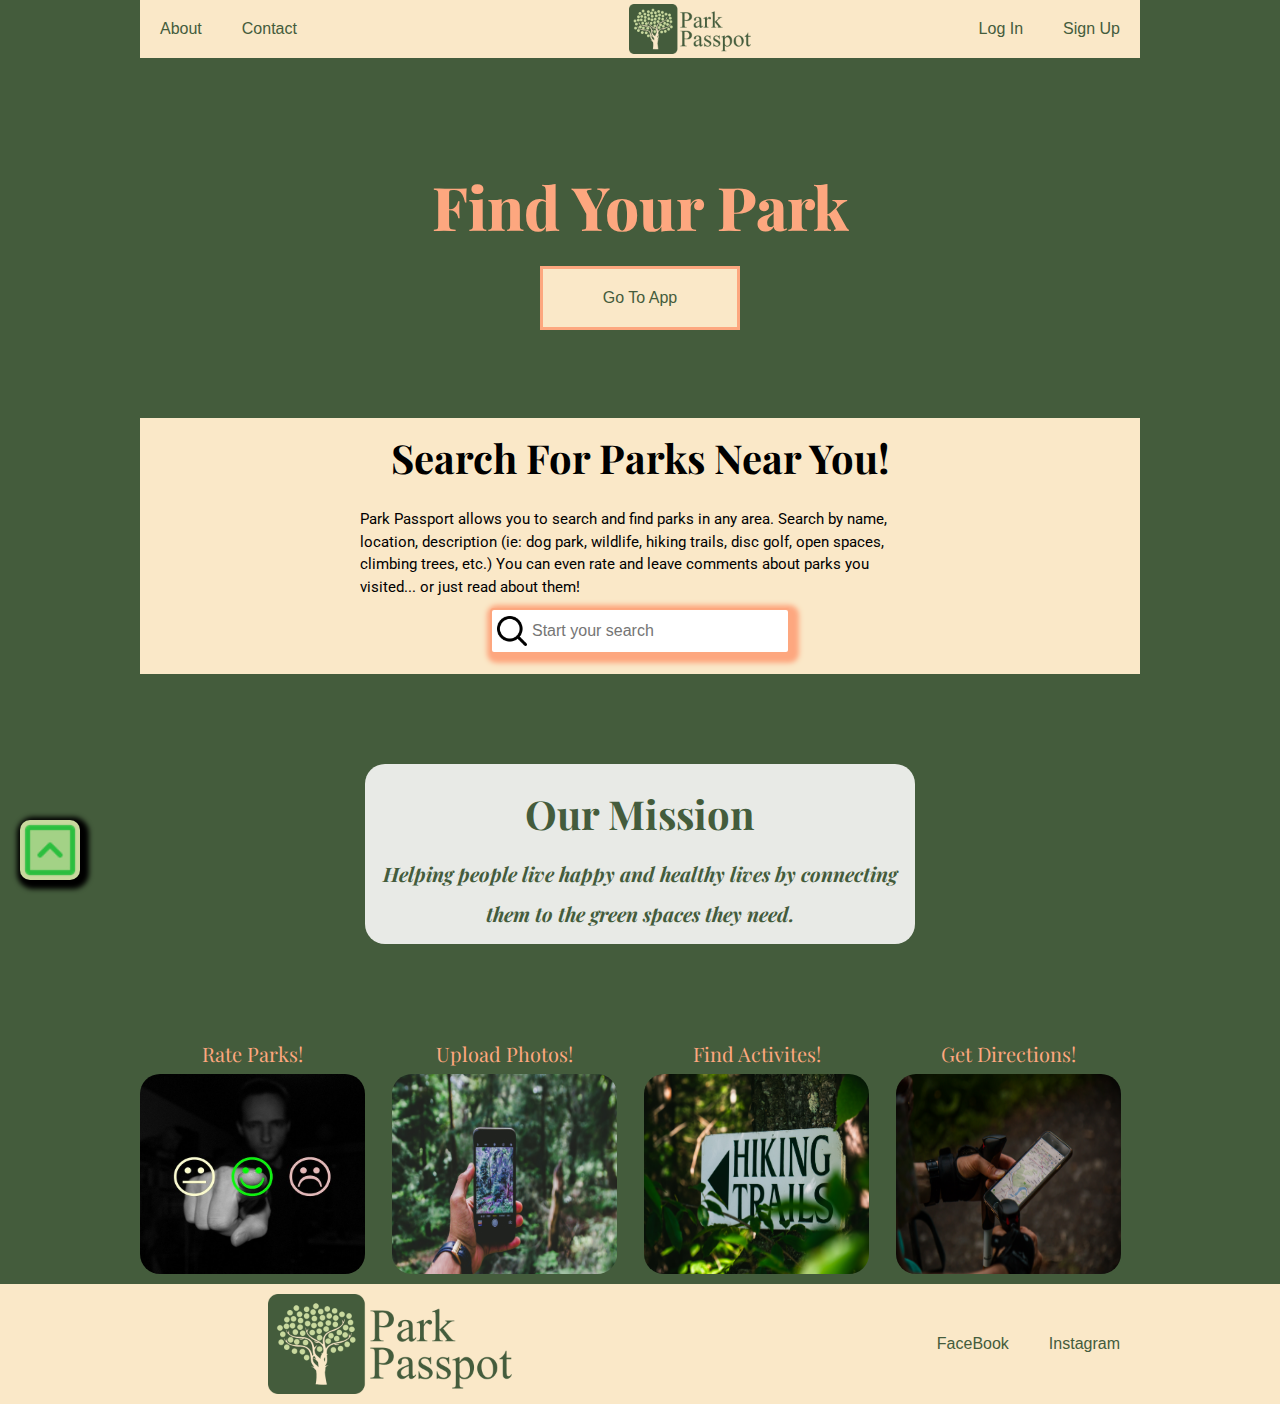
==== index.html @ 0efda9a7 "fixed gh img problem" ====
<!DOCTYPE html>
<html lang="en">
<head>
    <meta charset="UTF-8">
    <meta name="viewport" content="width=device-width, initial-scale=1.0">
    <meta http-equiv="X-UA-Compatible" content="ie=edge">

    <title>Park Passport</title>

    <link rel="stylesheet" href="css/index.css">
    <link href="https://fonts.googleapis.com/css?family=Roboto&display=swap" rel="stylesheet">
    <link href="https://fonts.googleapis.com/css?family=Playfair+Display&display=swap" rel="stylesheet">
    
</head>
<body>
    <!-- start container  -->
    <div class="container">
        <!-- start header container  -->
        <header id="top" class="header_container">
            <nav class="navigation">
                <div class="nav_left">
                    <a href="about.html" target="_blank"> 
                        <button>About</button>
                    </a>
                    <a href="#"> 
                        <button>Contact</button>
                    </a>
                </div>
                <div class="nav_center">
                    
                </div>
                <div class="nav_right">
                    <a href="#"> 
                        <button>Log In</button>
                    </a>
                    <a href="#"> 
                        <button id="sign_up">Sign Up</button>
                    </a>
                </div>
            </nav>
        </header>
        <!-- end header container  -->
        <!-- start body container  -->
        <section class="body_container">
            <!-- start hero area  -->
            <div class="hero">
                <div class="hero_content">
                    <h1>Find Your Park</h1>
                    <a href=""><button>Go To App</button></a>
                </div>
            </div>
            <!-- end hero area  -->
            <!-- start search parks  -->
            <div class="search">
                <h2>Search For Parks Near You!</h2>
                <p>Park Passport allows you to search and find parks in any area. Search by name, location, description (ie: dog park, wildlife, hiking trails, disc golf, open spaces, climbing trees, etc.) You can even rate and leave comments about parks you visited... or just read about them!</p>
                <form>
                        <input type="text" name="search" placeholder="Start your search">
                </form>
            </div>
            <!-- end search parks  -->
            <!-- start hero area  -->
            <div class="hero_two">
                <div class="hero_two_content">
                    <h2>Our Mission</h2>
                    <h4>Helping people live happy and healthy lives by connecting them to the green spaces they need.</h4>
                </div>
            </div>
            <!-- end hero area  -->
            <!-- start horizontal scroll  -->
            <div class="horizontal">
                <div class="horizontal_content">
                    <h4>Rate Parks!</h4>
                    <div class="img_container">
                        <img src="./img/rate.jpg" alt="">
                    </div>
                </div>
                <div class="horizontal_content">
                    <h4>Upload Photos!</h4>
                    <div class="img_container">
                            <img src="./img/pictures.jpg" alt="">
                    </div>
                </div>
                <div class="horizontal_content">
                    <h4>Find Activites!</h4>
                    <div class="img_container">
                            <img src="./img/activity.jpg" alt="">
                    </div>
                </div>
                <div class="horizontal_content">
                    <h4>Get Directions!</h4>
                    <div class="img_container">
                            <img src="./img/directions.jpg" alt="">
                    </div>
                </div>
                <div class="horizontal_content">
                    <h4>Find Events!</h4>
                    <div class="img_container">
                            <img src="./img/events.jpg" alt="">
                    </div>
                </div>
                <div class="horizontal_content">
                    <h4>Discover Attractions!</h4>
                    <div class="img_container">
                            <img src="./img/attractions.jpg" alt="">
                    </div>
                </div>        
            </div>
        </section>
        <!-- end body container  -->
        <!-- start footer container  -->
        <section class="footer_container">
            <footer class="footer">
                <div class="left_footer">
                    
                </div>
                <div class="right_footer">
                    <button>FaceBook</button>
                    <button>Instagram</button>
                </div>
            </footer>
        </section>
        <a href="#top">
            <div class="to_top">
            
            </div>
        </a>
    </div>
    <!-- end conatiner  -->
</body>
</html>
---- css/index.css ----
.hero_button {
  padding: 20px 60px;
  border: solid #fda77f 3px;
  box-shadow: 1px 1px 0px #445c3c, -6px 6px 0px #445c3c, 6px -6px 0px #445c3c, 6px 6px 0px #445c3c, -6px -6px 0px #445c3c, 6px 6px 0px #445c3c;
}
.hero_button:hover {
  box-shadow: 1px 1px 0px #fae8c8, -6px 6px 0px #fae8c8, 6px -6px 0px #fae8c8, 6px 6px 0px #fae8c8, -6px -6px 0px #fae8c8, 6px 6px 0px #fae8c8;
  padding: 30px 100px;
}
/* http://meyerweb.com/eric/tools/css/reset/ 
   v2.0 | 20110126
   License: none (public domain)
*/
html,
body,
div,
span,
applet,
object,
iframe,
h1,
h2,
h3,
h4,
h5,
h6,
p,
blockquote,
pre,
a,
abbr,
acronym,
address,
big,
cite,
code,
del,
dfn,
em,
img,
ins,
kbd,
q,
s,
samp,
small,
strike,
strong,
sub,
sup,
tt,
var,
b,
u,
i,
center,
dl,
dt,
dd,
ol,
ul,
li,
fieldset,
form,
label,
legend,
table,
caption,
tbody,
tfoot,
thead,
tr,
th,
td,
article,
aside,
canvas,
details,
embed,
figure,
figcaption,
footer,
header,
hgroup,
menu,
nav,
output,
ruby,
section,
summary,
time,
mark,
audio,
video {
  margin: 0;
  padding: 0;
  border: 0;
  font-size: 100%;
  font: inherit;
  vertical-align: baseline;
}
/* HTML5 display-role reset for older browsers */
article,
aside,
details,
figcaption,
figure,
footer,
header,
hgroup,
menu,
nav,
section {
  display: block;
}
body {
  line-height: 1;
}
ol,
ul {
  list-style: none;
}
blockquote,
q {
  quotes: none;
}
blockquote:before,
blockquote:after,
q:before,
q:after {
  content: '';
  content: none;
}
table {
  border-collapse: collapse;
  border-spacing: 0;
}
* {
  box-sizing: border-box;
}
html {
  font-size: 62.5%;
}
html,
body {
  font-family: 'Roboto', sans-serif;
  background-color: white;
}
h1,
h2,
h3,
h4,
h5 {
  font-family: 'Playfair Display', serif;
  line-height: 2;
}
h1 {
  font-size: 6rem;
}
h2 {
  font-size: 4rem;
}
h3 {
  font-size: 3rem;
}
h4 {
  font-size: 2rem;
}
p {
  font-family: 'Roboto', sans-serif;
  line-height: 1.5;
  font-size: 1.5rem;
}
.container {
  background-color: #445c3c;
}
.container .to_top {
  background-image: url(../img/up.png);
  background-position: center;
  background-repeat: no-repeat;
  background-size: contain;
  border-radius: 1rem;
  padding: 30px;
  position: fixed;
  bottom: 20px;
  left: 20px;
  background-color: #c9d99e;
  -webkit-box-shadow: 3px 3px 5px 6px black;
  -moz-box-shadow: 3px 3px 5px 6px black;
  box-shadow: 3px 3px 5px 6px black;
}
@media (max-width: 500px) {
  .container .to_top {
    padding: 20px;
    left: 10px;
  }
}
.header_container {
  width: 100%;
  display: flex;
  flex-flow: row wrap;
  justify-content: center;
  align-items: center;
}
.header_container .navigation {
  display: flex;
  flex-flow: row wrap;
  justify-content: space-between;
  align-items: center;
  width: 100%;
  max-width: 1000px;
  background: #fae8c8;
}
.header_container .navigation .nav_left {
  display: flex;
  flex-flow: row wrap;
  justify-content: flex-start;
  align-items: center;
  width: 40%;
}
@media (max-width: 800px) {
  .header_container .navigation .nav_left {
    width: 50%;
    justify-content: flex-end;
  }
}
@media (max-width: 500px) {
  .header_container .navigation .nav_left {
    width: 100%;
    justify-content: center;
    background-color: #445c3c;
  }
}
.header_container .navigation .nav_left a button {
  padding: 20px;
  color: #445c3c;
  background: #fae8c8;
  transition: 500ms;
  border: none;
  outline: none;
  font-size: 1.6rem;
}
.header_container .navigation .nav_left a button:hover {
  color: #fae8c8;
  background: #445c3c;
}
@media (max-width: 500px) {
  .header_container .navigation .nav_left a button {
    padding: 20px;
    color: #fae8c8;
    background: #445c3c;
    transition: 500ms;
    border: none;
    outline: none;
    font-size: 1.6rem;
  }
  .header_container .navigation .nav_left a button:hover {
    color: #445c3c;
    background: #fae8c8;
  }
}
.header_container .navigation .nav_center {
  display: flex;
  flex-flow: row wrap;
  justify-content: center;
  align-items: center;
  width: 30%;
  background-image: url(../img/logo.png);
  background-size: contain;
  background-repeat: no-repeat;
  background-position: center;
  padding: 25px;
}
@media (max-width: 800px) {
  .header_container .navigation .nav_center {
    margin: 10px 0px;
    padding: 30px;
    width: 100%;
    order: -1;
  }
}
.header_container .navigation .nav_right {
  display: flex;
  flex-flow: row wrap;
  justify-content: flex-end;
  align-items: center;
  width: 30%;
}
@media (max-width: 800px) {
  .header_container .navigation .nav_right {
    width: 50%;
    justify-content: flex-start;
  }
}
@media (max-width: 500px) {
  .header_container .navigation .nav_right {
    width: 100%;
    justify-content: center;
  }
}
.header_container .navigation .nav_right a button {
  padding: 20px;
  color: #445c3c;
  background: #fae8c8;
  transition: 500ms;
  border: none;
  outline: none;
  font-size: 1.6rem;
}
.header_container .navigation .nav_right a button:hover {
  color: #fae8c8;
  background: #445c3c;
}
.header_container .navigation .nav_right a #sign_up:hover {
  background-color: #fda77f;
}
.footer_container {
  width: 100%;
  background-color: #fae8c8;
  display: flex;
  flex-flow: row wrap;
  justify-content: center;
  align-items: center;
}
.footer_container .footer {
  width: 100%;
  max-width: 1000px;
  display: flex;
  flex-flow: row wrap;
  justify-content: space-between;
  align-items: center;
}
.footer_container .footer .left_footer {
  width: 50%;
  height: 100px;
  background-image: url(../img/logo.png);
  background-size: contain;
  background-repeat: no-repeat;
  background-position: center;
  margin: 10px 0px;
}
@media (max-width: 800px) {
  .footer_container .footer .left_footer {
    width: 100%;
  }
}
.footer_container .footer .right_footer {
  width: 50%;
  display: flex;
  flex-flow: row wrap;
  justify-content: flex-end;
  align-items: center;
}
@media (max-width: 800px) {
  .footer_container .footer .right_footer {
    width: 100%;
    justify-content: center;
    background-color: #445c3c;
  }
}
.footer_container .footer .right_footer button {
  padding: 20px;
  color: #445c3c;
  background: #fae8c8;
  transition: 500ms;
  border: none;
  outline: none;
  font-size: 1.6rem;
}
.footer_container .footer .right_footer button:hover {
  color: #fae8c8;
  background: #445c3c;
}
@media (max-width: 800px) {
  .footer_container .footer .right_footer button {
    padding: 20px;
    color: #fae8c8;
    background: #445c3c;
    transition: 500ms;
    border: none;
    outline: none;
    font-size: 1.6rem;
  }
  .footer_container .footer .right_footer button:hover {
    color: #445c3c;
    background: #fae8c8;
  }
}
.body_container {
  background-color: #445c3c;
  width: 100%;
  display: flex;
  flex-flow: row wrap;
  justify-content: center;
  align-items: center;
}
.body_container .hero {
  display: flex;
  flex-flow: row wrap;
  justify-content: center;
  align-items: center;
  width: 100%;
  height: 40vh;
  background-image: url(../img/park.jpg);
  background-size: cover;
  background-position: top;
  background-repeat: no-repeat;
  background-attachment: fixed;
}
.body_container .hero .hero_content {
  display: flex;
  flex-flow: column wrap;
  justify-content: center;
  align-items: center;
  width: 100%;
}
.body_container .hero .hero_content h1 {
  color: #fda77f;
  font-weight: 800;
  text-align: center;
}
@media (max-width: 500px) {
  .body_container .hero .hero_content h1 {
    font-size: 5rem;
    line-height: 1;
    margin-bottom: 20px;
  }
}
.body_container .hero .hero_content a button {
  padding: 20px;
  color: #445c3c;
  background: #fae8c8;
  transition: 500ms;
  border: none;
  outline: none;
  font-size: 1.6rem;
  padding: 20px 60px;
  border: solid #fda77f 3px;
  box-shadow: 1px 1px 0px #445c3c, -6px 6px 0px #445c3c, 6px -6px 0px #445c3c, 6px 6px 0px #445c3c, -6px -6px 0px #445c3c, 6px 6px 0px #445c3c;
}
.body_container .hero .hero_content a button:hover {
  color: #fae8c8;
  background: #445c3c;
}
.body_container .hero .hero_content a button:hover {
  box-shadow: 1px 1px 0px #fae8c8, -6px 6px 0px #fae8c8, 6px -6px 0px #fae8c8, 6px 6px 0px #fae8c8, -6px -6px 0px #fae8c8, 6px 6px 0px #fae8c8;
  padding: 30px 100px;
}
.body_container .hero_two {
  display: flex;
  flex-flow: row wrap;
  justify-content: center;
  align-items: center;
  width: 100%;
  height: 40vh;
  background-image: url(../img/park.jpg);
  background-size: cover;
  background-position: top;
  background-repeat: no-repeat;
  background-attachment: fixed;
}
.body_container .hero_two .hero_content {
  display: flex;
  flex-flow: column wrap;
  justify-content: center;
  align-items: center;
  width: 100%;
}
.body_container .hero_two .hero_content h1 {
  color: #fda77f;
  font-weight: 800;
  text-align: center;
}
@media (max-width: 500px) {
  .body_container .hero_two .hero_content h1 {
    font-size: 5rem;
    line-height: 1;
    margin-bottom: 20px;
  }
}
.body_container .hero_two .hero_content a button {
  padding: 20px;
  color: #445c3c;
  background: #fae8c8;
  transition: 500ms;
  border: none;
  outline: none;
  font-size: 1.6rem;
  padding: 20px 60px;
  border: solid #fda77f 3px;
  box-shadow: 1px 1px 0px #445c3c, -6px 6px 0px #445c3c, 6px -6px 0px #445c3c, 6px 6px 0px #445c3c, -6px -6px 0px #445c3c, 6px 6px 0px #445c3c;
}
.body_container .hero_two .hero_content a button:hover {
  color: #fae8c8;
  background: #445c3c;
}
.body_container .hero_two .hero_content a button:hover {
  box-shadow: 1px 1px 0px #fae8c8, -6px 6px 0px #fae8c8, 6px -6px 0px #fae8c8, 6px 6px 0px #fae8c8, -6px -6px 0px #fae8c8, 6px 6px 0px #fae8c8;
  padding: 30px 100px;
}
.body_container .hero_two .hero_two_content {
  max-width: 550px;
  width: 50%;
  background-color: rgba(255, 254, 254, 0.877);
  border-radius: 2rem;
  padding: 10px;
}
@media (max-width: 800px) {
  .body_container .hero_two .hero_two_content {
    width: 75%;
  }
}
@media (max-width: 500px) {
  .body_container .hero_two .hero_two_content {
    width: 90%;
  }
}
.body_container .hero_two .hero_two_content h2,
.body_container .hero_two .hero_two_content h4 {
  color: #445c3c;
  text-align: center;
  font-weight: bold;
}
@media (max-width: 500px) {
  .body_container .hero_two .hero_two_content h2 {
    font-size: 3rem;
  }
}
.body_container .hero_two .hero_two_content h4 {
  font-style: italic;
}
.body_container .search {
  display: flex;
  flex-flow: row wrap;
  justify-content: center;
  align-items: center;
  max-width: 1000px;
  background: #fae8c8;
  padding-bottom: 20px;
}
.body_container .search h2 {
  width: 100%;
  text-align: center;
  font-weight: bold;
}
@media (max-width: 500px) {
  .body_container .search h2 {
    line-height: 1.5;
    font-size: 3rem;
  }
}
.body_container .search p {
  padding: 10px 20px;
  max-width: 600px;
}
.body_container .search form {
  display: flex;
  flex-flow: row wrap;
  justify-content: center;
  align-items: center;
  width: 100%;
}
.body_container .search form input[type=text] {
  width: 30%;
  outline: none;
  border: 2px solid #fda77f;
  border-radius: 4px;
  font-size: 1.6rem;
  background-color: white;
  background-image: url('../img/search.png');
  background-size: 30px 30px;
  background-position: 2% 50%;
  background-repeat: no-repeat;
  padding: 12px 20px 12px 40px;
  -webkit-transition: width 0.4s ease-in-out;
  transition: width 0.4s ease-in-out;
  -webkit-box-shadow: 3px 3px 5px 6px #fda77f;
  -moz-box-shadow: 3px 3px 5px 6px #fda77f;
  box-shadow: 3px 3px 5px 6px #fda77f;
}
.body_container .search form input[type=text]:focus {
  width: 50%;
}
@media (max-width: 500px) {
  .body_container .search form input[type=text] {
    width: 70%;
  }
  .body_container .search form input[type=text]:focus {
    width: 90%;
  }
}
.body_container .horizontal {
  width: 100%;
  background-color: #445c3c;
  max-width: 1000px;
  overflow: auto;
  white-space: nowrap;
  margin: 0 5%;
}
.body_container .horizontal .horizontal_content {
  width: 250px;
  height: 250px;
  display: inline-block;
  text-align: center;
}
.body_container .horizontal .horizontal_content h4 {
  color: #fda77f;
  width: 90%;
}
.body_container .horizontal .horizontal_content .img_container {
  height: 80%;
  width: 90%;
}
.body_container .horizontal .horizontal_content .img_container img {
  width: 100%;
  height: 100%;
  border-radius: 2rem;
}
.about_container {
  display: flex;
  flex-flow: row wrap;
  justify-content: center;
  align-items: center;
}
.about_container .about {
  text-align: center;
  margin-bottom: 20px;
  display: flex;
  flex-flow: column wrap;
  justify-content: center;
  align-items: center;
}
.about_container .about h1 {
  color: #fda77f;
}
.about_container .about p {
  width: 60%;
  font-size: 2rem;
  color: #fae8c8;
}
@media (max-width: 800px) {
  .about_container .about p {
    width: 75%;
  }
}
.about_container .team {
  display: flex;
  flex-flow: row wrap;
  justify-content: center;
  align-items: center;
  max-width: 1000px;
}
.about_container .team .box {
  border-radius: 2rem;
  margin: 10px 0;
  width: 90%;
  display: flex;
  flex-flow: row wrap;
  justify-content: center;
  align-items: center;
}
.about_container .team .box .left_box {
  width: 50%;
  display: flex;
  flex-flow: column wrap;
  justify-content: center;
  align-items: center;
}
@media (max-width: 800px) {
  .about_container .team .box .left_box {
    width: 100%;
  }
}
.about_container .team .box .left_box h2 {
  text-align: center;
}
@media (max-width: 500px) {
  .about_container .team .box .left_box h2 {
    line-height: 1.5;
  }
}
.about_container .team .box .left_box h3 {
  font-style: italic;
}
.about_container .team .box .left_box p {
  width: 90%;
  text-align: center;
}
.about_container .team .box .right_box {
  width: 50%;
  display: flex;
  flex-flow: row wrap;
  justify-content: center;
  align-items: center;
}
@media (max-width: 800px) {
  .about_container .team .box .right_box {
    width: 100%;
  }
}
.about_container .team .box .right_box img {
  height: 200px;
  width: auto;
  margin-top: 10px;
  border-radius: 50%;
}
.about_container .team .box:nth-child(odd) {
  flex-direction: row-reverse;
  background-color: #c9d99e;
}
@media (max-width: 800px) {
  .about_container .team .box:nth-child(odd) {
    flex-direction: column-reverse;
  }
}
.about_container .team .box:nth-child(even) {
  background-color: #fae8c8;
}
@media (max-width: 800px) {
  .about_container .team .box:nth-child(even) {
    flex-direction: column-reverse;
  }
}
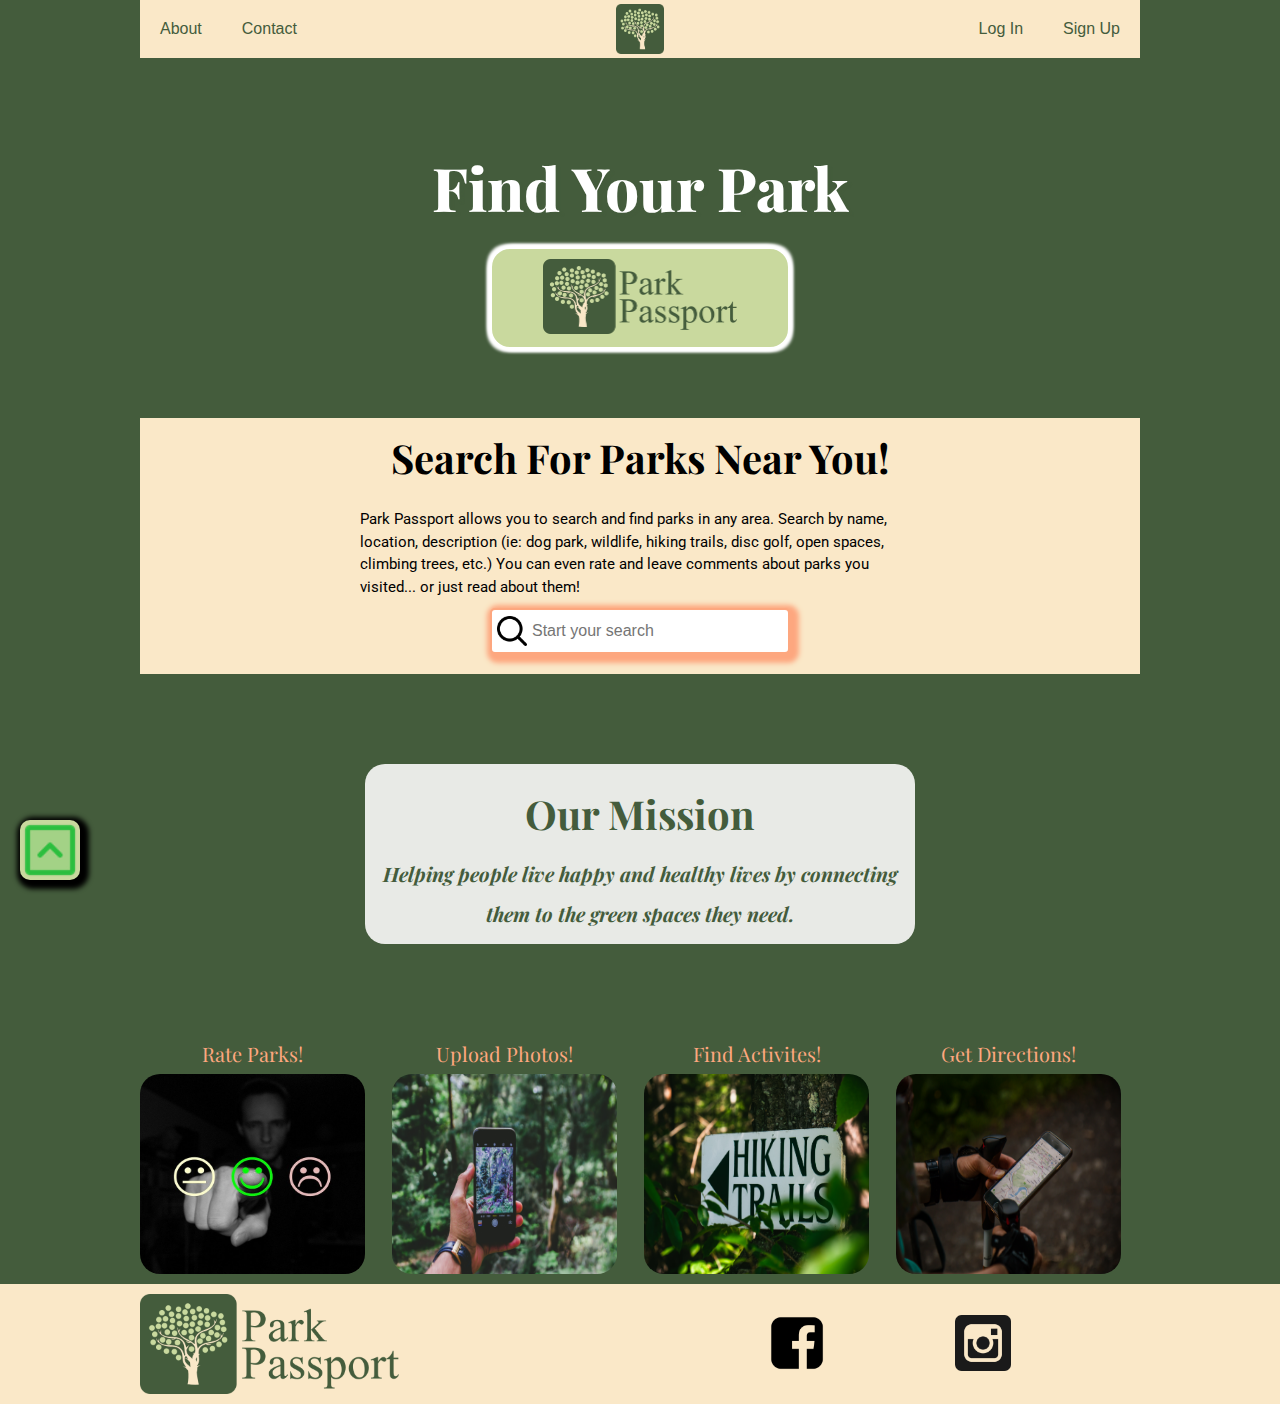
==== commit 76ae01ae: "updated hero button" ====
--- a/index.html
+++ b/index.html
@@ -46,7 +46,7 @@
             <div class="hero">
                 <div class="hero_content">
                     <h1>Find Your Park</h1>
-                    <a href=""><button>Go To App</button></a>
+                    <button><img src="/img/logo.png" alt=""></button>
                 </div>
             </div>
             <!-- end hero area  -->
@@ -72,37 +72,37 @@
                 <div class="horizontal_content">
                     <h4>Rate Parks!</h4>
                     <div class="img_container">
-                        <img src="./img/rate.jpg" alt="">
+                        <img src="/img/rate.jpg" alt="">
                     </div>
                 </div>
                 <div class="horizontal_content">
                     <h4>Upload Photos!</h4>
                     <div class="img_container">
-                            <img src="./img/pictures.jpg" alt="">
+                            <img src="/img/pictures.jpg" alt="">
                     </div>
                 </div>
                 <div class="horizontal_content">
                     <h4>Find Activites!</h4>
                     <div class="img_container">
-                            <img src="./img/activity.jpg" alt="">
+                            <img src="/img/activity.jpg" alt="">
                     </div>
                 </div>
                 <div class="horizontal_content">
                     <h4>Get Directions!</h4>
                     <div class="img_container">
-                            <img src="./img/directions.jpg" alt="">
+                            <img src="/img/directions.jpg" alt="">
                     </div>
                 </div>
                 <div class="horizontal_content">
                     <h4>Find Events!</h4>
                     <div class="img_container">
-                            <img src="./img/events.jpg" alt="">
+                            <img src="/img/events.jpg" alt="">
                     </div>
                 </div>
                 <div class="horizontal_content">
                     <h4>Discover Attractions!</h4>
                     <div class="img_container">
-                            <img src="./img/attractions.jpg" alt="">
+                            <img src="/img/attractions.jpg" alt="">
                     </div>
                 </div>        
             </div>
@@ -115,8 +115,12 @@
                     
                 </div>
                 <div class="right_footer">
-                    <button>FaceBook</button>
-                    <button>Instagram</button>
+                    <a href="">
+                        <img src="/img/facebook.png" alt="">
+                    </a>
+                    <a href="">
+                        <img src="/img/insta.png" alt="">
+                    </a>
                 </div>
             </footer>
         </section>
--- a/css/index.css
+++ b/css/index.css
@@ -1,12 +1,3 @@
-.hero_button {
-  padding: 20px 60px;
-  border: solid #fda77f 3px;
-  box-shadow: 1px 1px 0px #445c3c, -6px 6px 0px #445c3c, 6px -6px 0px #445c3c, 6px 6px 0px #445c3c, -6px -6px 0px #445c3c, 6px 6px 0px #445c3c;
-}
-.hero_button:hover {
-  box-shadow: 1px 1px 0px #fae8c8, -6px 6px 0px #fae8c8, 6px -6px 0px #fae8c8, 6px 6px 0px #fae8c8, -6px -6px 0px #fae8c8, 6px 6px 0px #fae8c8;
-  padding: 30px 100px;
-}
 /* http://meyerweb.com/eric/tools/css/reset/ 
    v2.0 | 20110126
    License: none (public domain)
@@ -216,7 +207,7 @@
   flex-flow: row wrap;
   justify-content: flex-start;
   align-items: center;
-  width: 40%;
+  width: 30%;
 }
 @media (max-width: 800px) {
   .header_container .navigation .nav_left {
@@ -265,7 +256,7 @@
   justify-content: center;
   align-items: center;
   width: 30%;
-  background-image: url(../img/logo.png);
+  background-image: url(../img/icon.png);
   background-size: contain;
   background-repeat: no-repeat;
   background-position: center;
@@ -336,11 +327,12 @@
   background-image: url(../img/logo.png);
   background-size: contain;
   background-repeat: no-repeat;
-  background-position: center;
+  background-position: left;
   margin: 10px 0px;
 }
 @media (max-width: 800px) {
   .footer_container .footer .left_footer {
+    background-position: center;
     width: 100%;
   }
 }
@@ -348,43 +340,20 @@
   width: 50%;
   display: flex;
   flex-flow: row wrap;
-  justify-content: flex-end;
+  justify-content: space-evenly;
   align-items: center;
 }
 @media (max-width: 800px) {
   .footer_container .footer .right_footer {
     width: 100%;
-    justify-content: center;
+    justify-content: space-around;
     background-color: #445c3c;
   }
 }
-.footer_container .footer .right_footer button {
-  padding: 20px;
-  color: #445c3c;
-  background: #fae8c8;
-  transition: 500ms;
-  border: none;
-  outline: none;
-  font-size: 1.6rem;
-}
-.footer_container .footer .right_footer button:hover {
-  color: #fae8c8;
-  background: #445c3c;
-}
-@media (max-width: 800px) {
-  .footer_container .footer .right_footer button {
-    padding: 20px;
-    color: #fae8c8;
-    background: #445c3c;
-    transition: 500ms;
-    border: none;
-    outline: none;
-    font-size: 1.6rem;
-  }
-  .footer_container .footer .right_footer button:hover {
-    color: #445c3c;
-    background: #fae8c8;
-  }
+.footer_container .footer .right_footer img {
+  margin: 5px 0;
+  height: 60px;
+  width: auto;
 }
 .body_container {
   background-color: #445c3c;
@@ -415,7 +384,8 @@
   width: 100%;
 }
 .body_container .hero .hero_content h1 {
-  color: #fda77f;
+  color: white;
+  text-shadow: 3px 3px 2px #445c3c;
   font-weight: 800;
   text-align: center;
 }
@@ -426,25 +396,28 @@
     margin-bottom: 20px;
   }
 }
-.body_container .hero .hero_content a button {
-  padding: 20px;
-  color: #445c3c;
-  background: #fae8c8;
+.body_container .hero .hero_content a {
+  text-decoration: none;
+}
+.body_container .hero .hero_content button {
+  padding: 10px;
+  width: 50%;
+  max-width: 300px;
+  min-width: 150px;
+  border-radius: 2rem;
+  background: #c9d99e;
   transition: 500ms;
-  border: none;
   outline: none;
-  font-size: 1.6rem;
-  padding: 20px 60px;
-  border: solid #fda77f 3px;
-  box-shadow: 1px 1px 0px #445c3c, -6px 6px 0px #445c3c, 6px -6px 0px #445c3c, 6px 6px 0px #445c3c, -6px -6px 0px #445c3c, 6px 6px 0px #445c3c;
-}
-.body_container .hero .hero_content a button:hover {
-  color: #fae8c8;
-  background: #445c3c;
-}
-.body_container .hero .hero_content a button:hover {
-  box-shadow: 1px 1px 0px #fae8c8, -6px 6px 0px #fae8c8, 6px -6px 0px #fae8c8, 6px 6px 0px #fae8c8, -6px -6px 0px #fae8c8, 6px 6px 0px #fae8c8;
-  padding: 30px 100px;
+  border: solid white 2px;
+  box-shadow: 3px 3px 3px white, -3px 3px 3px white, 3px -3px 3px white, -3px -3px 3px white;
+}
+.body_container .hero .hero_content button:hover {
+  background: #f2f6e7;
+  margin: 10px;
+  box-shadow: 5px 5px 5px #c9d99e, -5px 5px 5px #c9d99e, 5px -5px 5px #c9d99e, -5px -5px 5px #c9d99e;
+}
+.body_container .hero .hero_content button img {
+  width: 70%;
 }
 .body_container .hero_two {
   display: flex;
@@ -467,7 +440,8 @@
   width: 100%;
 }
 .body_container .hero_two .hero_content h1 {
-  color: #fda77f;
+  color: white;
+  text-shadow: 3px 3px 2px #445c3c;
   font-weight: 800;
   text-align: center;
 }
@@ -478,25 +452,28 @@
     margin-bottom: 20px;
   }
 }
-.body_container .hero_two .hero_content a button {
-  padding: 20px;
-  color: #445c3c;
-  background: #fae8c8;
+.body_container .hero_two .hero_content a {
+  text-decoration: none;
+}
+.body_container .hero_two .hero_content button {
+  padding: 10px;
+  width: 50%;
+  max-width: 300px;
+  min-width: 150px;
+  border-radius: 2rem;
+  background: #c9d99e;
   transition: 500ms;
-  border: none;
   outline: none;
-  font-size: 1.6rem;
-  padding: 20px 60px;
-  border: solid #fda77f 3px;
-  box-shadow: 1px 1px 0px #445c3c, -6px 6px 0px #445c3c, 6px -6px 0px #445c3c, 6px 6px 0px #445c3c, -6px -6px 0px #445c3c, 6px 6px 0px #445c3c;
-}
-.body_container .hero_two .hero_content a button:hover {
-  color: #fae8c8;
-  background: #445c3c;
-}
-.body_container .hero_two .hero_content a button:hover {
-  box-shadow: 1px 1px 0px #fae8c8, -6px 6px 0px #fae8c8, 6px -6px 0px #fae8c8, 6px 6px 0px #fae8c8, -6px -6px 0px #fae8c8, 6px 6px 0px #fae8c8;
-  padding: 30px 100px;
+  border: solid white 2px;
+  box-shadow: 3px 3px 3px white, -3px 3px 3px white, 3px -3px 3px white, -3px -3px 3px white;
+}
+.body_container .hero_two .hero_content button:hover {
+  background: #f2f6e7;
+  margin: 10px;
+  box-shadow: 5px 5px 5px #c9d99e, -5px 5px 5px #c9d99e, 5px -5px 5px #c9d99e, -5px -5px 5px #c9d99e;
+}
+.body_container .hero_two .hero_content button img {
+  width: 70%;
 }
 .body_container .hero_two .hero_two_content {
   max-width: 550px;
@@ -564,7 +541,7 @@
   width: 30%;
   outline: none;
   border: 2px solid #fda77f;
-  border-radius: 4px;
+  border-radius: 5px;
   font-size: 1.6rem;
   background-color: white;
   background-image: url('../img/search.png');
@@ -572,8 +549,8 @@
   background-position: 2% 50%;
   background-repeat: no-repeat;
   padding: 12px 20px 12px 40px;
-  -webkit-transition: width 0.4s ease-in-out;
-  transition: width 0.4s ease-in-out;
+  -webkit-transition: width 1s ease-in-out;
+  transition: width 1s ease-in-out;
   -webkit-box-shadow: 3px 3px 5px 6px #fda77f;
   -moz-box-shadow: 3px 3px 5px 6px #fda77f;
   box-shadow: 3px 3px 5px 6px #fda77f;
@@ -673,14 +650,28 @@
 }
 .about_container .team .box .left_box h2 {
   text-align: center;
+  font-weight: bold;
 }
 @media (max-width: 500px) {
   .about_container .team .box .left_box h2 {
     line-height: 1.5;
+    font-size: 3rem;
   }
 }
 .about_container .team .box .left_box h3 {
+  text-align: center;
   font-style: italic;
+}
+@media (max-width: 500px) {
+  .about_container .team .box .left_box h3 {
+    font-size: 2.5rem;
+  }
+}
+.about_container .team .box .left_box a {
+  text-decoration: none;
+  color: black;
+  font-weight: bold;
+  text-shadow: 1px 1px 2px #fda77f;
 }
 .about_container .team .box .left_box p {
   width: 90%;
@@ -703,6 +694,7 @@
   width: auto;
   margin-top: 10px;
   border-radius: 50%;
+  box-shadow: 5px 5px 10px 2px #445c3c;
 }
 .about_container .team .box:nth-child(odd) {
   flex-direction: row-reverse;
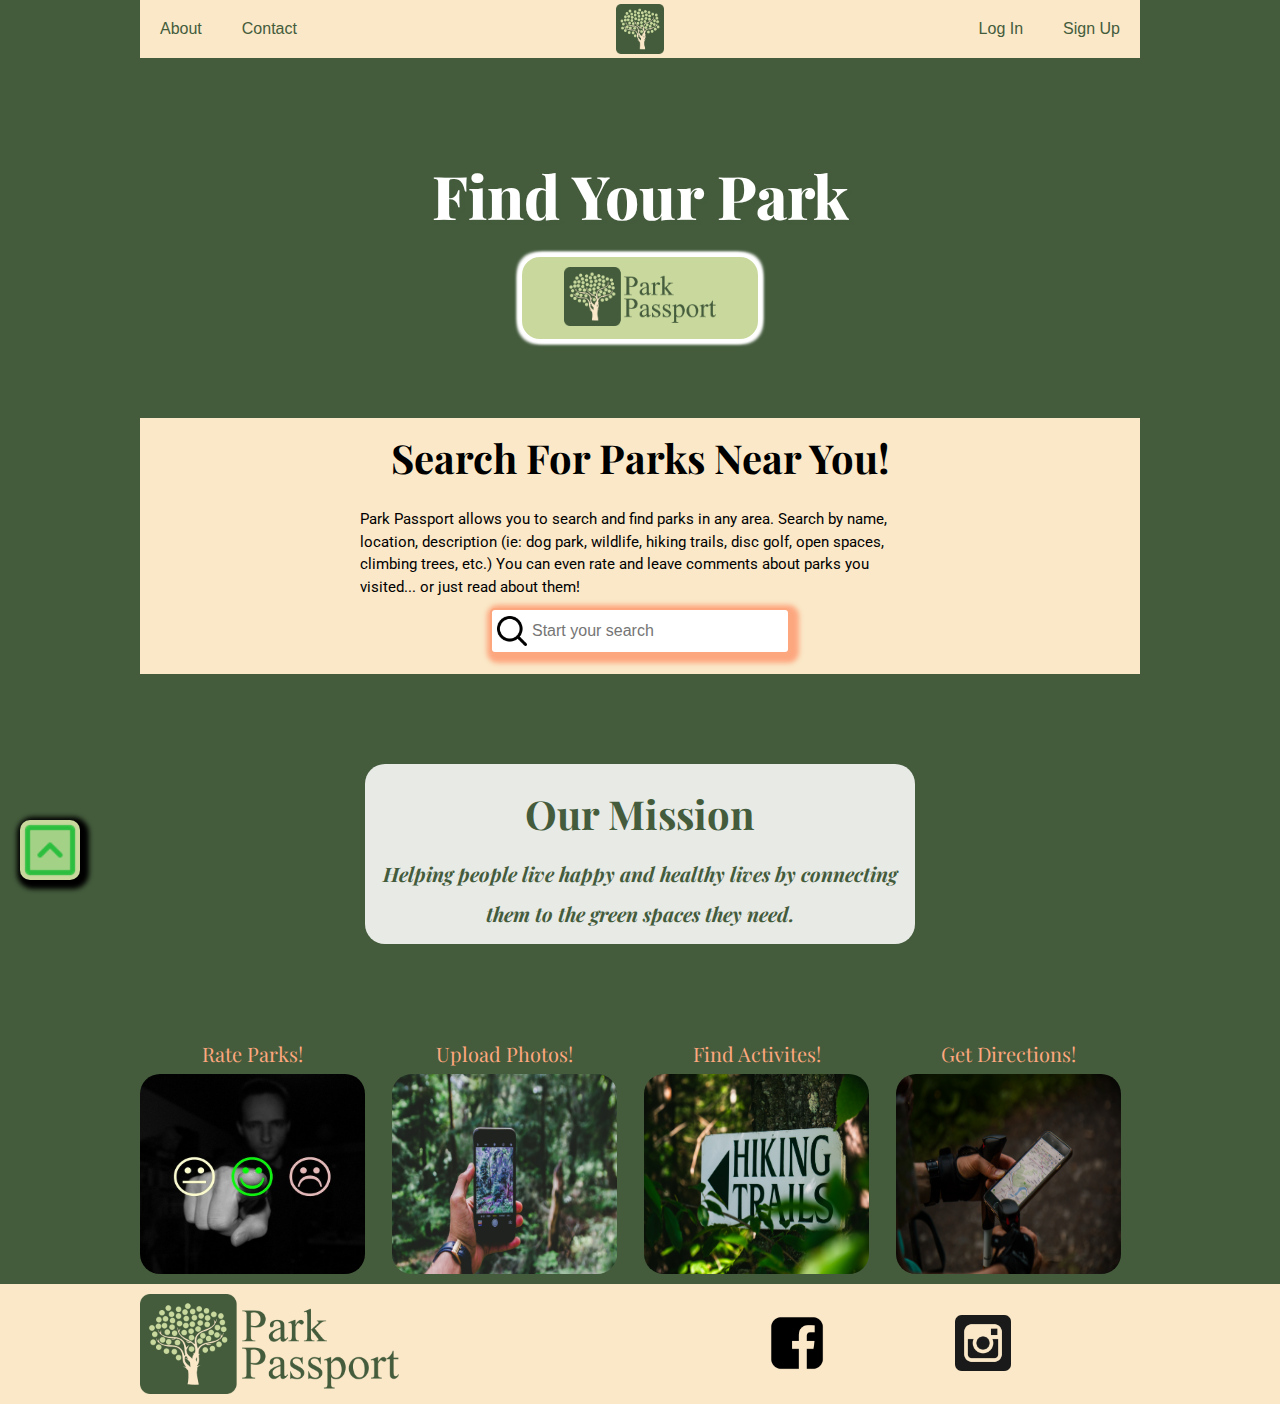
==== commit 48198ac1: "added readme text" ====
--- a/index.html
+++ b/index.html
@@ -46,7 +46,9 @@
             <div class="hero">
                 <div class="hero_content">
                     <h1>Find Your Park</h1>
-                    <button><img src="/img/logo.png" alt=""></button>
+                    <a href="#" target="_blank">
+                        <button><img src="/img/logo.png" alt="parkpassport logo"></button>
+                    </a>
                 </div>
             </div>
             <!-- end hero area  -->
@@ -116,10 +118,10 @@
                 </div>
                 <div class="right_footer">
                     <a href="">
-                        <img src="/img/facebook.png" alt="">
+                        <img src="/img/facebook.png" alt="facebook">
                     </a>
                     <a href="">
-                        <img src="/img/insta.png" alt="">
+                        <img src="/img/insta.png" alt="instagram">
                     </a>
                 </div>
             </footer>
--- a/css/index.css
+++ b/css/index.css
@@ -330,10 +330,15 @@
   background-position: left;
   margin: 10px 0px;
 }
-@media (max-width: 800px) {
+@media (max-width: 1200px) {
   .footer_container .footer .left_footer {
+    background-position: right;
+  }
+}
+@media (max-width: 800px) {
+  .footer_container .footer .left_footer {
+    width: 100%;
     background-position: center;
-    width: 100%;
   }
 }
 .footer_container .footer .right_footer {
@@ -370,6 +375,7 @@
   align-items: center;
   width: 100%;
   height: 40vh;
+  min-height: 300px;
   background-image: url(../img/park.jpg);
   background-size: cover;
   background-position: top;
@@ -397,11 +403,11 @@
   }
 }
 .body_container .hero .hero_content a {
-  text-decoration: none;
+  text-align: center;
 }
 .body_container .hero .hero_content button {
   padding: 10px;
-  width: 50%;
+  width: 80%;
   max-width: 300px;
   min-width: 150px;
   border-radius: 2rem;
@@ -426,6 +432,7 @@
   align-items: center;
   width: 100%;
   height: 40vh;
+  min-height: 300px;
   background-image: url(../img/park.jpg);
   background-size: cover;
   background-position: top;
@@ -453,11 +460,11 @@
   }
 }
 .body_container .hero_two .hero_content a {
-  text-decoration: none;
+  text-align: center;
 }
 .body_container .hero_two .hero_content button {
   padding: 10px;
-  width: 50%;
+  width: 80%;
   max-width: 300px;
   min-width: 150px;
   border-radius: 2rem;
